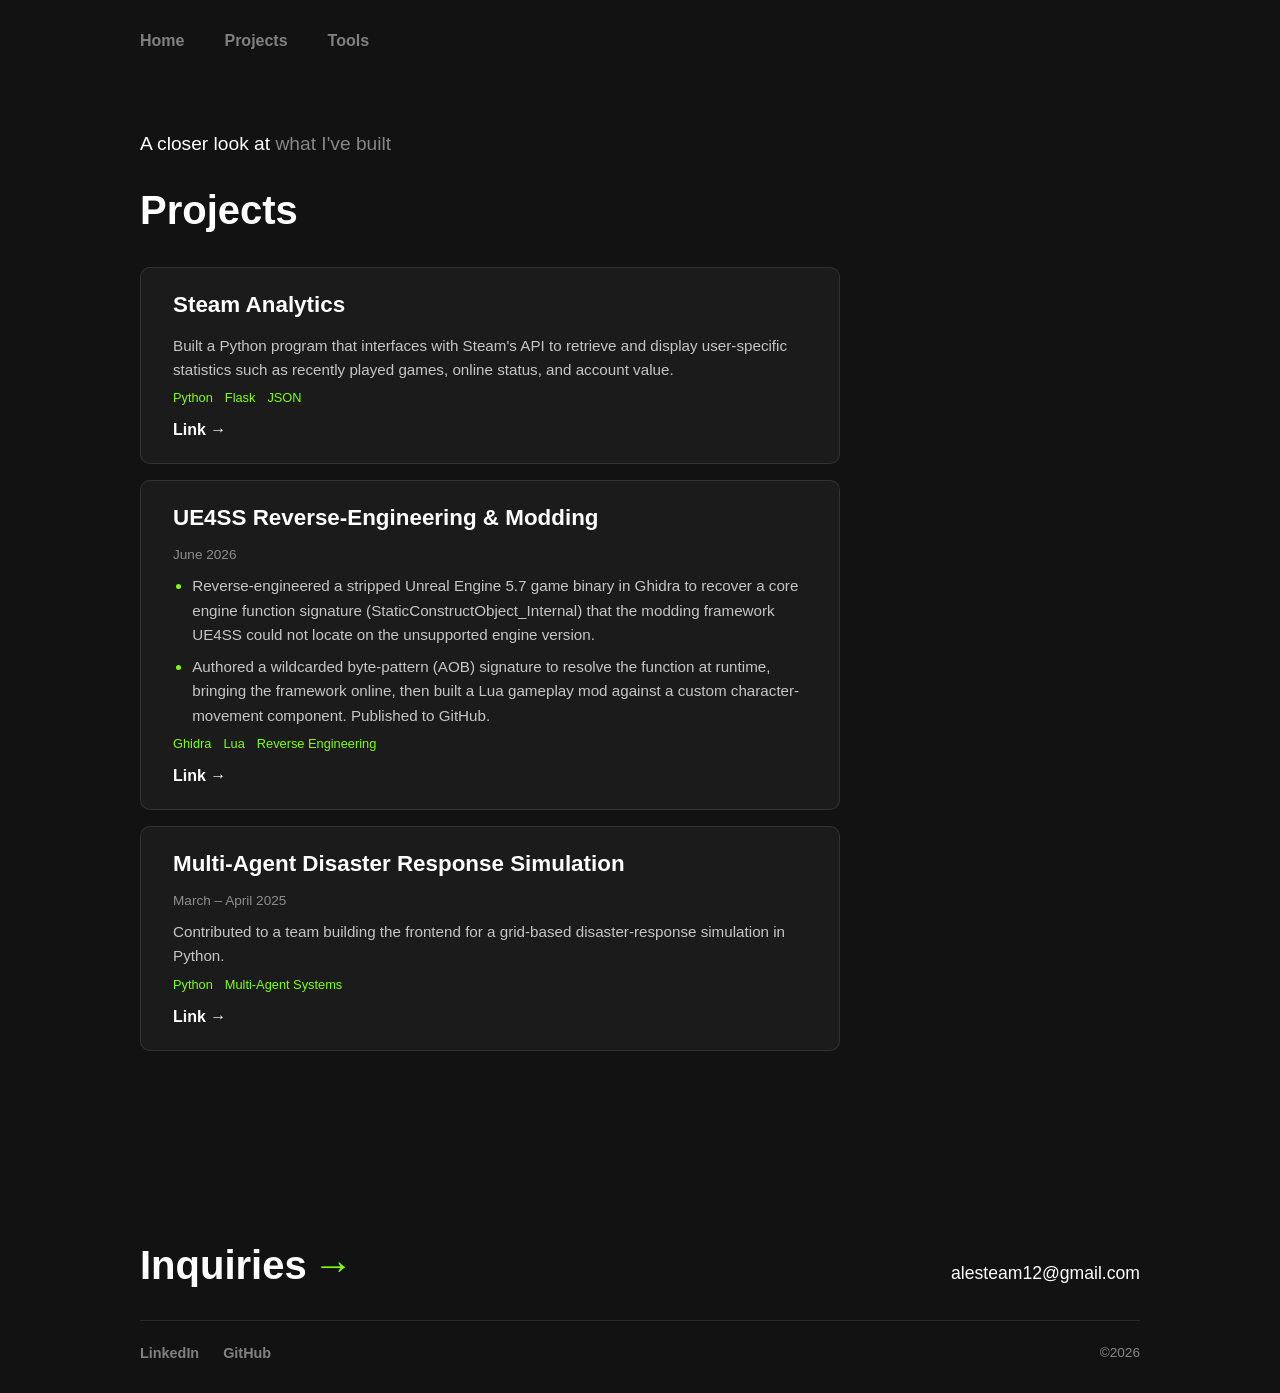
==== projects.html @ 30d95257 "Added projects and tools tabs" ====
<!DOCTYPE html>
<html lang="en">
<head>
<meta charset="UTF-8" />
<meta name="viewport" content="width=device-width, initial-scale=1.0" />
<title>Projects | Portfolio</title>
<link rel="stylesheet" href="style.css" />
</head>
<body>
<header>
<nav>
  <ul class="nav-list">
    <li><a href="index.html">Home</a></li>
    <li><a href="projects.html">Projects</a></li>
    <li><a href="tools.html">Tools</a></li>
  </ul>
</nav>
</header>
<main>
<section class="container">
<p class="subtitle">A closer look at <span class="highlight">what I've built</span></p>
<h2>Projects</h2>

<div class="projects-grid">
  <div class="project-card">
    <div class="card-title">Steam Analytics</div>
    <div class="card-desc">Built a Python program that interfaces with Steam's API to retrieve and display user-specific statistics such as recently played games, online status, and account value.</div>
    <div class="card-tags">
      <span class="tag">Python</span>
      <span class="tag">Flask</span>
      <span class="tag">JSON</span>
    </div>
    <a href="https://github.com/AlePerez09/steam-analytical-info" class="card-link">Link →</a>
  </div>
  <div class="project-card">
    <div class="card-title">UE4SS Reverse-Engineering & Modding</div>
    <div class="card-date">June 2026</div>
    <ul class="card-desc-list">
      <li>Reverse-engineered a stripped Unreal Engine 5.7 game binary in Ghidra to recover a core engine function signature (StaticConstructObject_Internal) that the modding framework UE4SS could not locate on the unsupported engine version.</li>
      <li>Authored a wildcarded byte-pattern (AOB) signature to resolve the function at runtime, bringing the framework online, then built a Lua gameplay mod against a custom character-movement component. Published to GitHub.</li>
    </ul>
    <div class="card-tags">
      <span class="tag">Ghidra</span>
      <span class="tag">Lua</span>
      <span class="tag">Reverse Engineering</span>
    </div>
    <a href="https://github.com/AlePerez09/Backrooms-UE4SS-Noclip-Mod" class="card-link">Link →</a>
  </div>
  <div class="project-card">
    <div class="card-title">Multi-Agent Disaster Response Simulation</div>
    <div class="card-date">March – April 2025</div>
    <div class="card-desc">Contributed to a team building the frontend for a grid-based disaster-response simulation in Python.</div>
    <div class="card-tags">
      <span class="tag">Python</span>
      <span class="tag">Multi-Agent Systems</span>
    </div>
    <a href="https://github.com/305will/MultiAgentDisasterSim" class="card-link">Link →</a>
  </div>
</div>

</section>
</main>
<footer>
<div class="footer-container">
  <div class="footer-top">
    <a href="mailto:alesteam12@gmail.com" class="footer-cta">Inquiries<span class="arrow">→</span></a>
    <a href="mailto:alesteam12@gmail.com" class="footer-email">alesteam12@gmail.com</a>
  </div>
  <div class="footer-bottom">
    <div class="footer-links">
      <a href="https://www.linkedin.com/in/alejandro-perez-domenech-262a85297/" target="_blank" rel="noopener">LinkedIn</a>
      <a href="https://github.com/AlePerez09" target="_blank" rel="noopener">GitHub</a>
    </div>
    <p class="footer-copyright">©2026</p>
  </div>
</div>
</footer>

</body>
</html>
---- style.css ----
body {
    min-height: 100vh;
    margin: 0;
    padding: 0;
    background-color: rgb(19, 18, 18);
    color: white;
    font-family: 'Open Sans', 'Helvetica Neue', sans-serif;
}

.highlight {
    color: rgb(134, 134, 134);
}

.subtitle {
    font-size: 1.2rem;
    color: rgba(255, 255, 255);
}

/* header */
header {
    display: flex;
    justify-content: center;
    padding: 1rem 2rem;
}
nav {
    width: 90%;
    max-width: 1000px;
    display: flex;

}
.nav-list {
    list-style: none;
    display: flex;
    justify-content: flex-end;
    padding: 0;
}
.nav-list li {
    margin-right: 40px;
}
.nav-list li a {
    text-align: center;
    color: gray;
    text-decoration: none;
    font-weight: bold;
    transition: color 0.3s;
}
.nav-list li a:hover {
    color: Chartreuse;
}

/* main */
main {
    display: flex;
    justify-content: center;
    margin-top: 2rem;
}
.container {
    max-width: 1000px;
    width: 90%;
    text-align: left;
}
h2 {
    font-size: 2.5rem;
}
h3 {
    margin-top: 5rem;
    margin-bottom: 1rem;
    font-size: 3rem;
    color: white;
}
h4 {
    margin-top: 10rem;
    margin-bottom: 1rem;
    font-size: 3rem;
    color: white;
}
.projects-grid {
    display: grid;
    grid-template-columns: repeat(auto-fill, minmax(240px, 1fr));
    gap: 16px;
    max-width: 900px;
    width: 100%;
}

.projects-grid {
    display: flex;
    flex-direction: column;
    gap: 16px;
    max-width: 700px;
    width: 100%;
}
.project-card {
    background: rgba(255, 255, 255, 0.04);
    border: 1px solid rgba(255, 255, 255, 0.1);
    border-radius: 10px;
    padding: 1.5rem 2rem;
    transition: border-color 0.3s;
}
.project-card:hover {
    border-color: Chartreuse;
}
.card-title {
    font-size: 1.4rem;
    font-weight: bold;
    margin-bottom: 1rem;
    color: white;
}
.card-desc {
    font-size: 0.95rem;
    color: rgba(255, 255, 255, 0.75);
    line-height: 1.6;
    margin-bottom: 0.5rem;
}
.card-date {
    font-size: 0.85rem;
    color: rgba(255, 255, 255, 0.5);
    margin-bottom: 0.75rem;
}
.card-desc-list {
    font-size: 0.95rem;
    color: rgba(255, 255, 255, 0.75);
    line-height: 1.6;
    margin: 0 0 0.5rem 0;
    padding-left: 1.2rem;
}
.card-desc-list li {
    margin-bottom: 0.5rem;
}
.card-desc-list li::marker {
    color: chartreuse;
}

/* projects page spacing overrides */
.container h3:first-of-type {
    margin-top: 2rem;
}

/* tools page — skills grid */
.skills-heading {
    margin-top: 3rem;
    margin-bottom: 1rem;
    font-size: 1.6rem;
    color: white;
}
.container .skills-heading:first-of-type {
    margin-top: 2rem;
}
.skills-grid {
    display: flex;
    flex-wrap: wrap;
    gap: 12px;
    max-width: 900px;
}
.skill-pill {
    background: rgba(255, 255, 255, 0.04);
    border: 1px solid rgba(255, 255, 255, 0.1);
    border-radius: 999px;
    padding: 0.5rem 1.1rem;
    font-size: 0.9rem;
    color: rgba(255, 255, 255, 0.85);
    transition: border-color 0.3s, color 0.3s;
}
.skill-pill:hover {
    border-color: chartreuse;
    color: chartreuse;
}

/* projects page — live demo */
.demo-card {
    background: rgba(255, 255, 255, 0.04);
    border: 1px solid rgba(255, 255, 255, 0.1);
    border-radius: 10px;
    padding: 1.5rem 2rem;
    margin-bottom: 1rem;
    max-width: 900px;
}
.demo-header {
    margin-bottom: 1.25rem;
}
.demo-open-link {
    font-size: 1.1rem;
}
.card-tags {
    display: flex;
    flex-wrap: wrap;
    gap: 12px;
    margin-bottom: 0.25rem;
}
.tag {
    font-size: 0.8rem;
    color: chartreuse;
}
.card-link {
    display: inline-block;
    margin-top: 0.75rem;
    font-size: 1rem;
    font-weight: bold;
    color: white;
    text-decoration: none;
}
.card-link:hover {
    color: gray;
}

/* footer */
footer {
    width: 100%;
    margin-top: 8rem;
    padding: 4rem 0 2rem;
    font-family: 'Open Sans', 'Helvetica Neue', sans-serif;
    color: white;
}
.footer-container {
    max-width: 1000px;
    width: 90%;
    margin: 0 auto;
}
.footer-top {
    display: flex;
    justify-content: space-between;
    align-items: baseline;
    flex-wrap: wrap;
    gap: 1rem;
    padding-bottom: 2rem;
}
.footer-cta {
    font-size: 2.5rem;
    font-weight: bold;
    color: white;
    text-decoration: none;
}
.footer-cta .arrow {
    display: inline-block;
    margin-left: 0.4rem;
    color: chartreuse;
    transition: transform 0.3s;
}
.footer-cta:hover .arrow {
    transform: translateX(6px);
}
.footer-email {
    font-size: 1.1rem;
    color: white;
    text-decoration: none;
    transition: color 0.3s;
}
.footer-email:hover {
    color: chartreuse;
}
.footer-bottom {
    display: flex;
    justify-content: space-between;
    align-items: center;
    flex-wrap: wrap;
    gap: 1rem;
    padding-top: 1.5rem;
    border-top: 1px solid rgba(255, 255, 255, 0.1);
}
.footer-links {
    display: flex;
    gap: 24px;
}
.footer-links a {
    color: gray;
    text-decoration: none;
    font-weight: bold;
    font-size: 0.9rem;
    transition: color 0.3s;
}
.footer-links a:hover {
    color: chartreuse;
}
.footer-copyright {
    font-size: 0.85rem;
    color: rgba(255, 255, 255, 0.5);
    margin: 0;
}
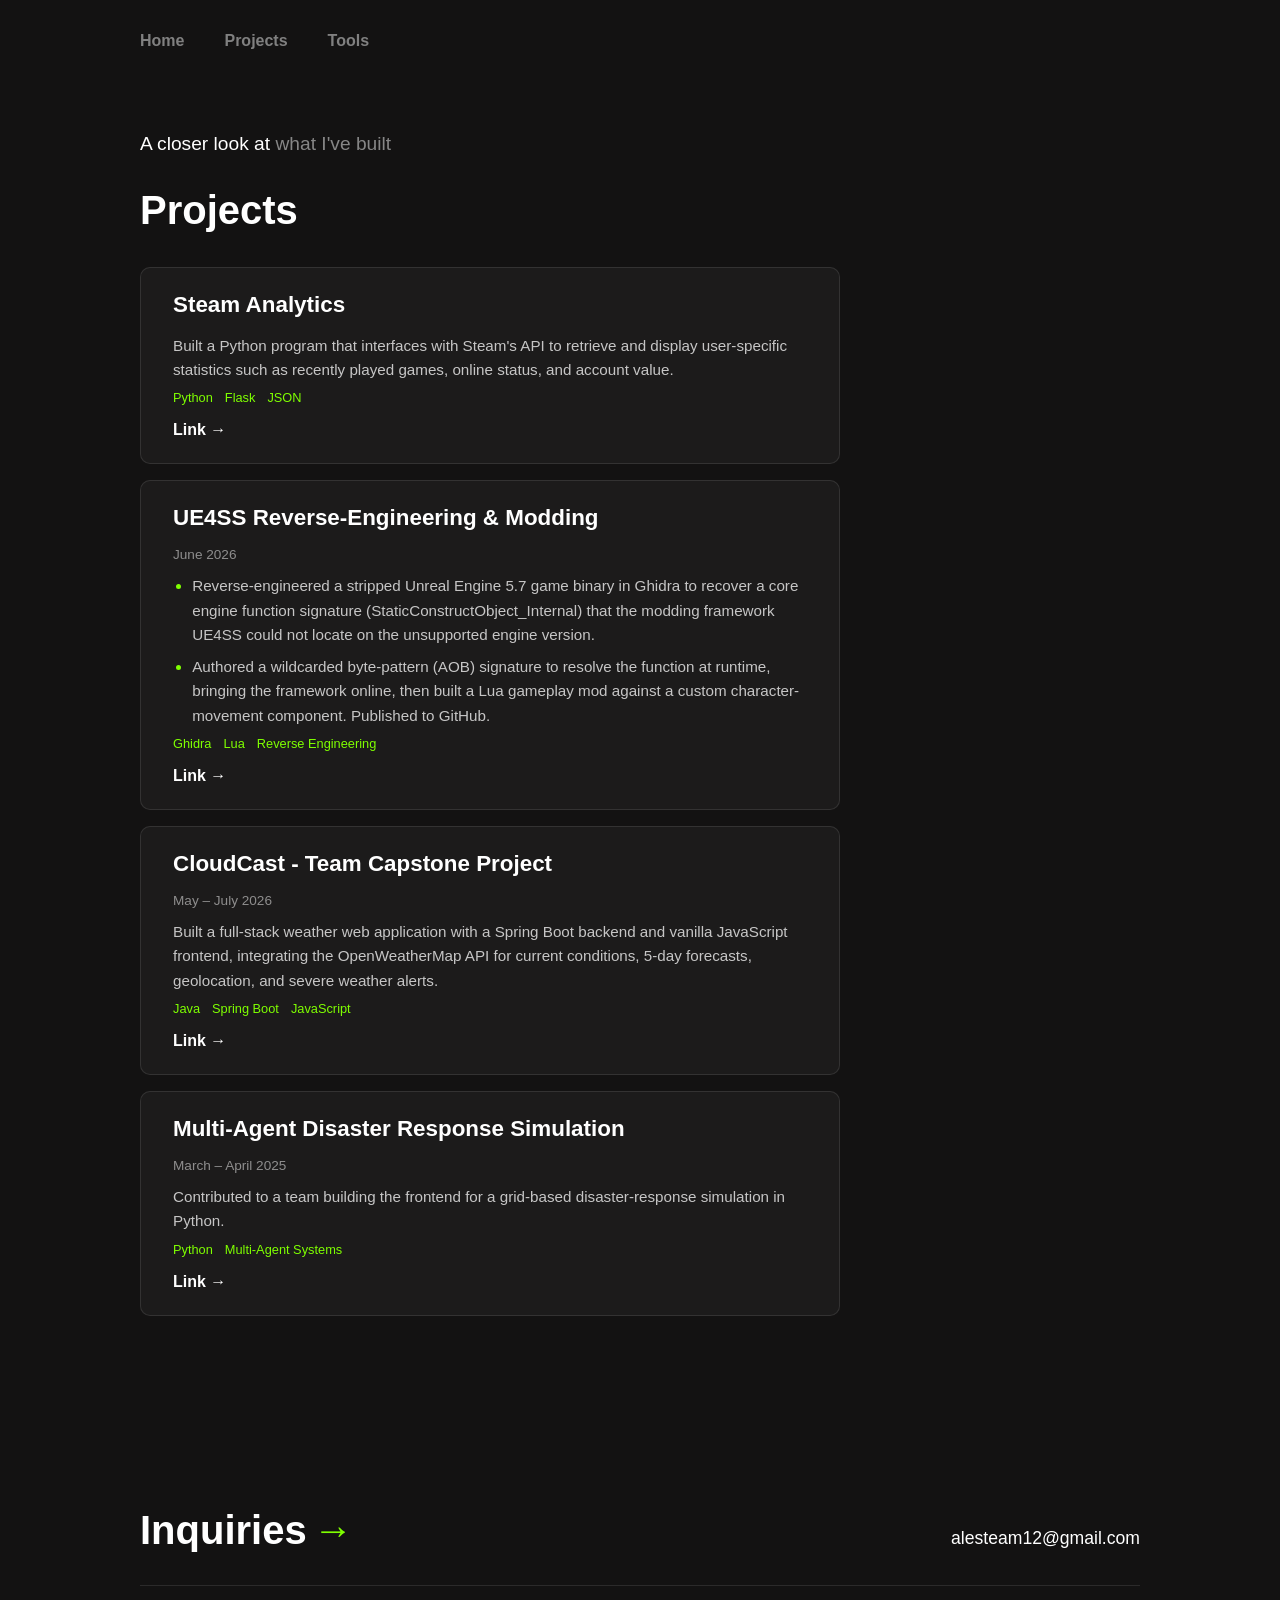
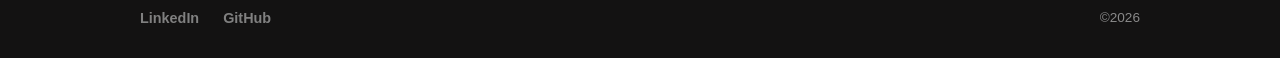
==== commit 778ee696: "Project update" ====
--- a/projects.html
+++ b/projects.html
@@ -47,6 +47,17 @@
     <a href="https://github.com/AlePerez09/Backrooms-UE4SS-Noclip-Mod" class="card-link">Link →</a>
   </div>
   <div class="project-card">
+    <div class="card-title">CloudCast - Team Capstone Project</div>
+    <div class="card-date">May – July 2026</div>
+    <div class="card-desc">Built a full-stack weather web application with a Spring Boot backend and vanilla JavaScript frontend, integrating the OpenWeatherMap API for current conditions, 5-day forecasts, geolocation, and severe weather alerts.</div>
+    <div class="card-tags">
+      <span class="tag">Java</span>
+      <span class="tag">Spring Boot</span>
+      <span class="tag">JavaScript</span>
+    </div>
+    <a href="https://github.com/IShar2005/CIS3950-CloudCast" class="card-link">Link →</a>
+  </div>
+  <div class="project-card">
     <div class="card-title">Multi-Agent Disaster Response Simulation</div>
     <div class="card-date">March – April 2025</div>
     <div class="card-desc">Contributed to a team building the frontend for a grid-based disaster-response simulation in Python.</div>
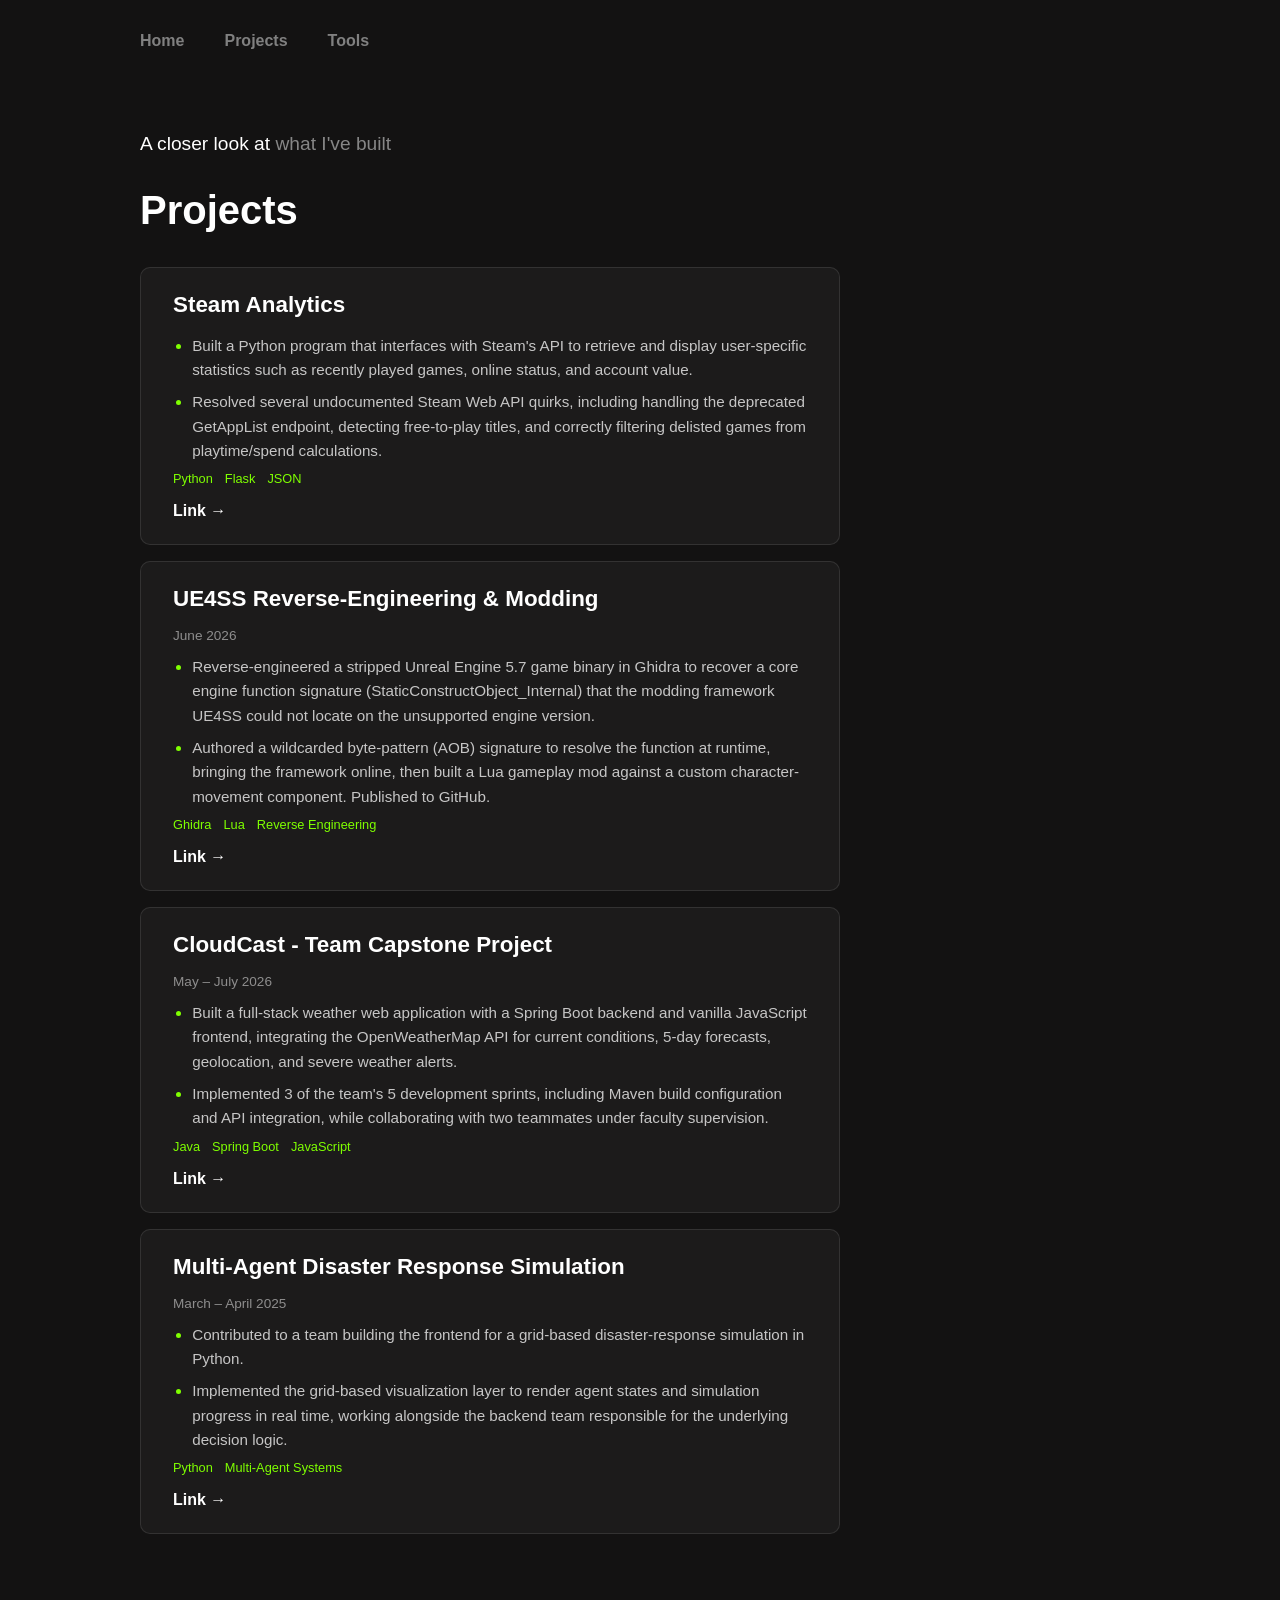
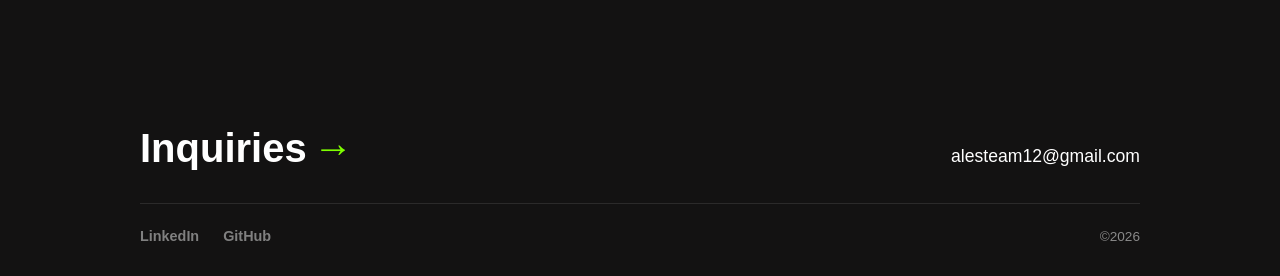
==== commit 577a803f: "Updated bullet points" ====
--- a/projects.html
+++ b/projects.html
@@ -24,7 +24,10 @@
 <div class="projects-grid">
   <div class="project-card">
     <div class="card-title">Steam Analytics</div>
-    <div class="card-desc">Built a Python program that interfaces with Steam's API to retrieve and display user-specific statistics such as recently played games, online status, and account value.</div>
+    <ul class="card-desc-list">
+      <li>Built a Python program that interfaces with Steam's API to retrieve and display user-specific statistics such as recently played games, online status, and account value.</li>
+      <li>Resolved several undocumented Steam Web API quirks, including handling the deprecated GetAppList endpoint, detecting free-to-play titles, and correctly filtering delisted games from playtime/spend calculations.</li>
+    </ul>
     <div class="card-tags">
       <span class="tag">Python</span>
       <span class="tag">Flask</span>
@@ -49,7 +52,10 @@
   <div class="project-card">
     <div class="card-title">CloudCast - Team Capstone Project</div>
     <div class="card-date">May – July 2026</div>
-    <div class="card-desc">Built a full-stack weather web application with a Spring Boot backend and vanilla JavaScript frontend, integrating the OpenWeatherMap API for current conditions, 5-day forecasts, geolocation, and severe weather alerts.</div>
+    <ul class="card-desc-list">
+      <li>Built a full-stack weather web application with a Spring Boot backend and vanilla JavaScript frontend, integrating the OpenWeatherMap API for current conditions, 5-day forecasts, geolocation, and severe weather alerts.</li>
+      <li>Implemented 3 of the team's 5 development sprints, including Maven build configuration and API integration, while collaborating with two teammates under faculty supervision.</li>
+    </ul>
     <div class="card-tags">
       <span class="tag">Java</span>
       <span class="tag">Spring Boot</span>
@@ -60,7 +66,10 @@
   <div class="project-card">
     <div class="card-title">Multi-Agent Disaster Response Simulation</div>
     <div class="card-date">March – April 2025</div>
-    <div class="card-desc">Contributed to a team building the frontend for a grid-based disaster-response simulation in Python.</div>
+    <ul class="card-desc-list">
+      <li>Contributed to a team building the frontend for a grid-based disaster-response simulation in Python.</li>
+      <li>Implemented the grid-based visualization layer to render agent states and simulation progress in real time, working alongside the backend team responsible for the underlying decision logic.</li>
+    </ul>
     <div class="card-tags">
       <span class="tag">Python</span>
       <span class="tag">Multi-Agent Systems</span>
